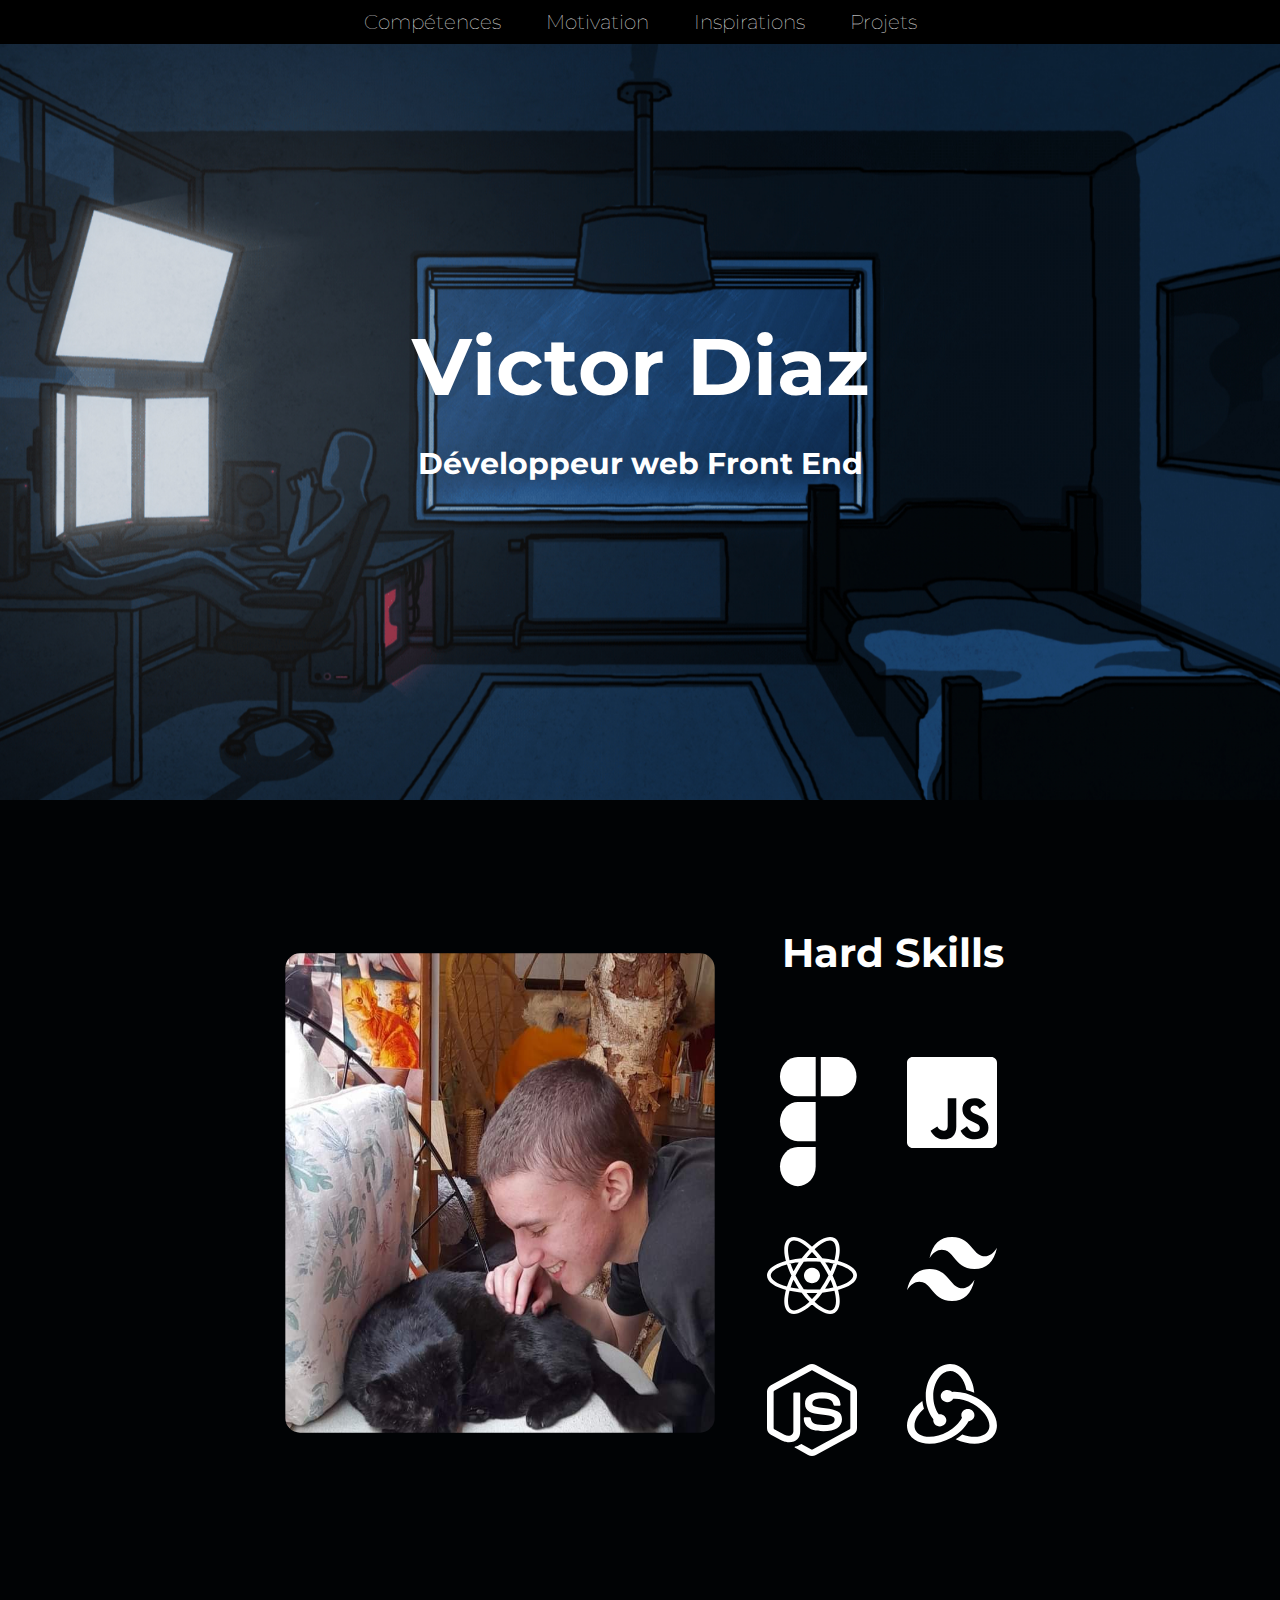
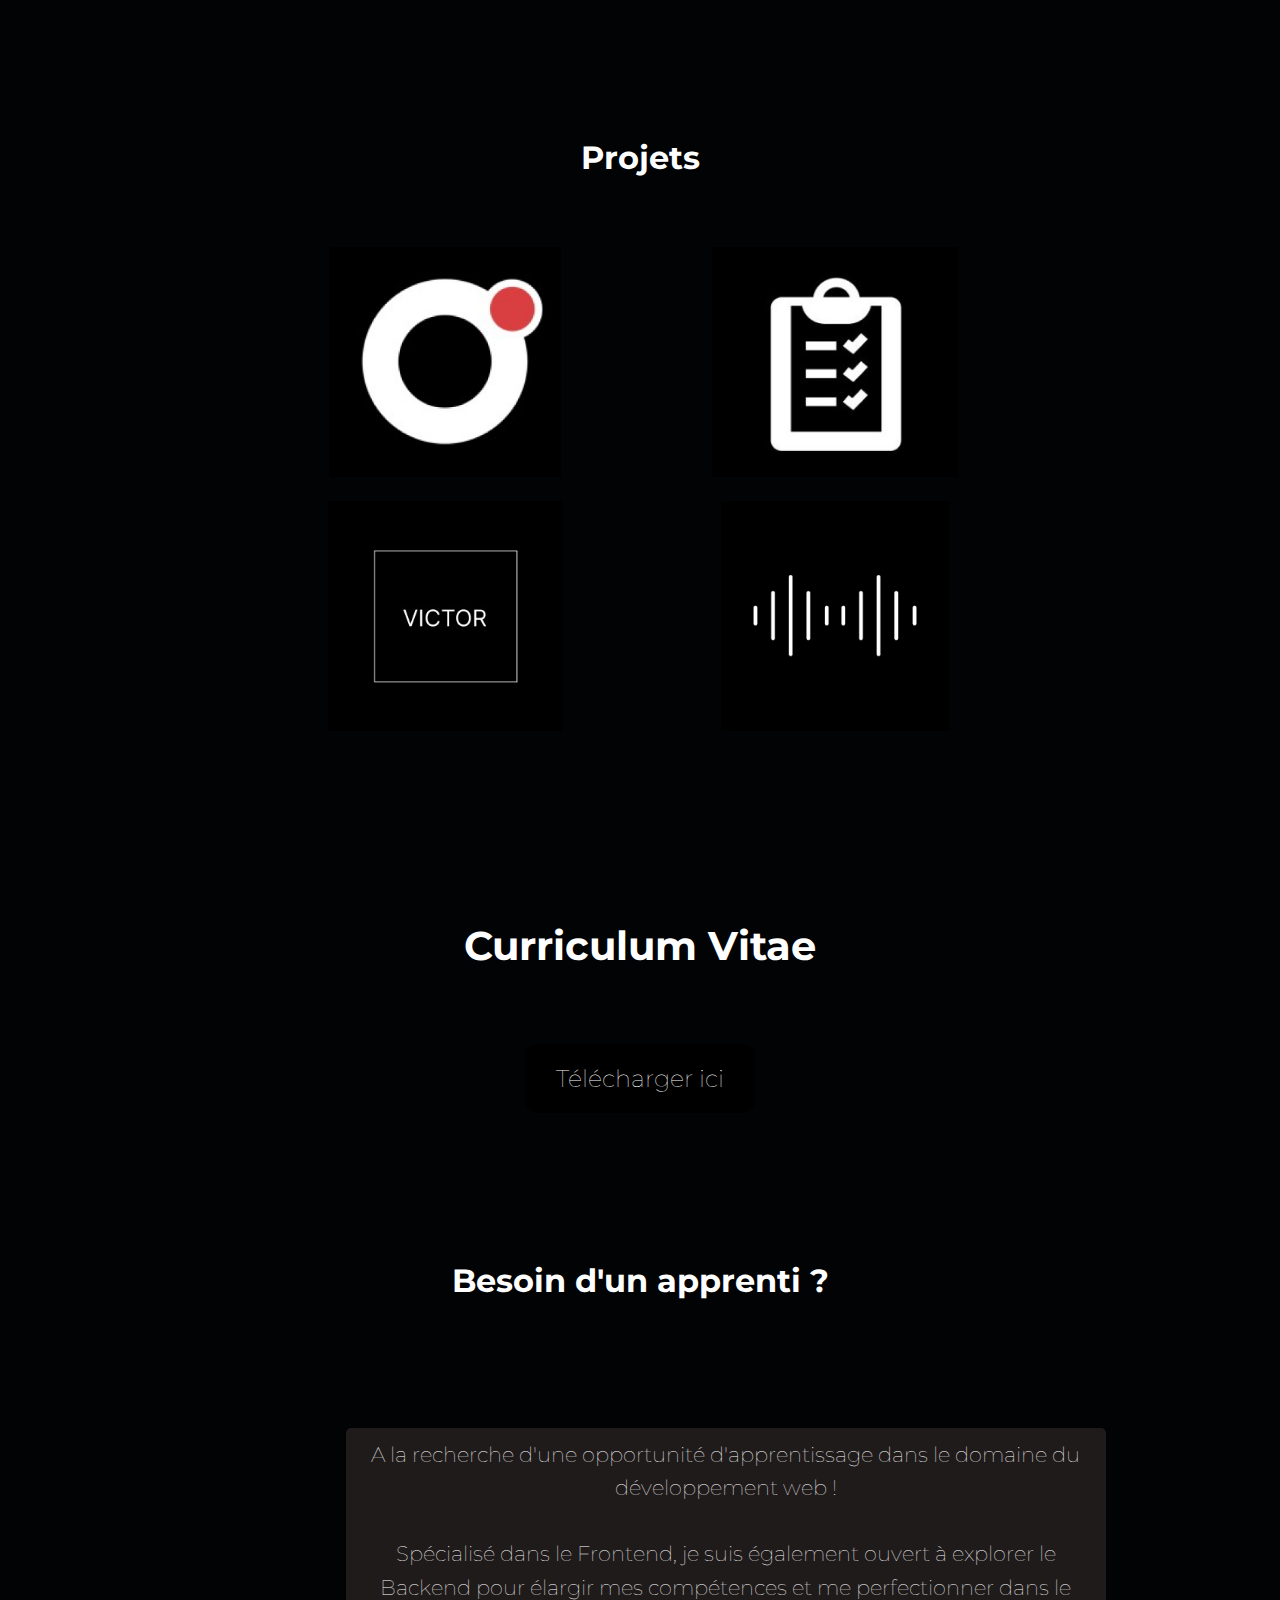
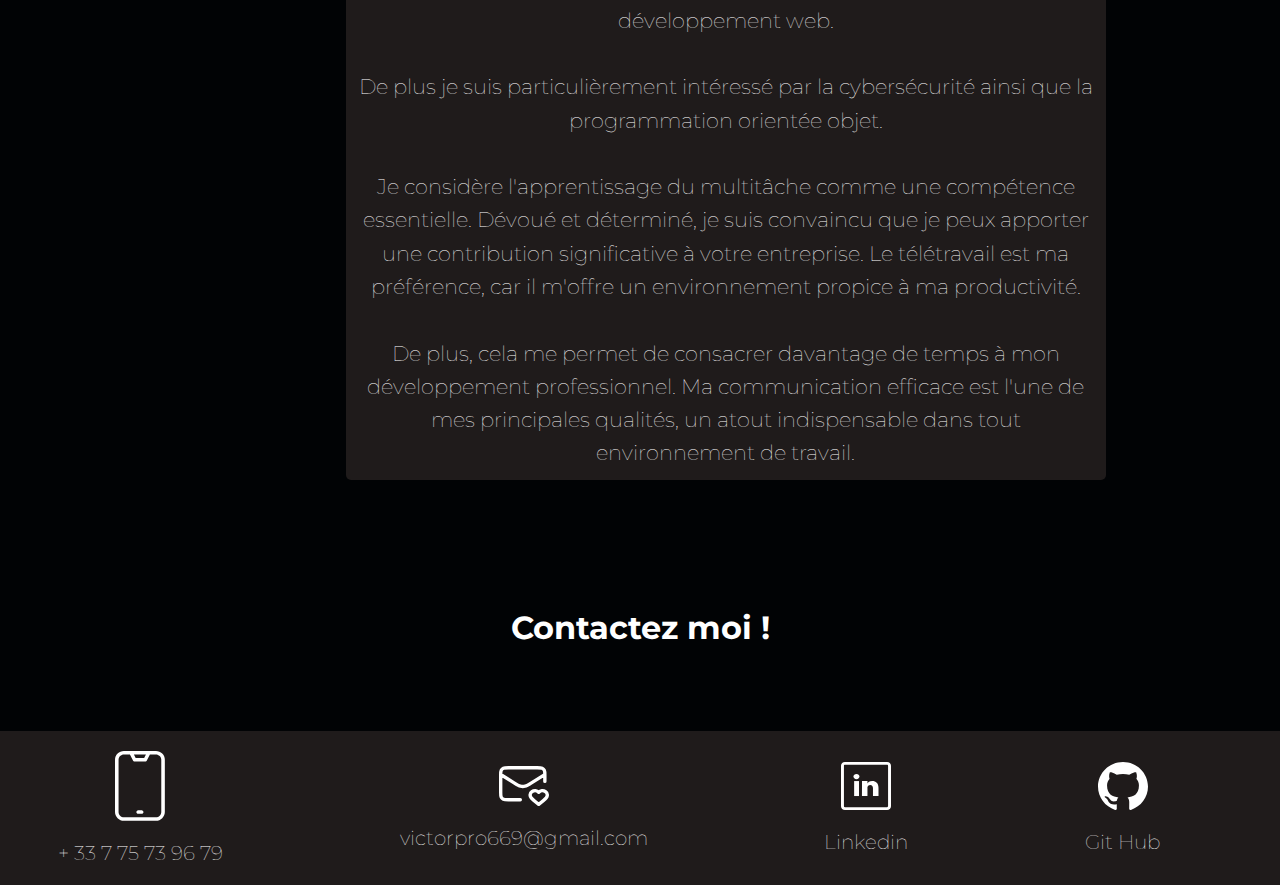
==== index.html @ 2a29cfdf "Portfolio Victor refait !" ====
<!DOCTYPE html>
<html lang="fr">
<head>
    <meta charset="UTF-8">
    <meta name="viewport" content="width=device-width, initial-scale=1.0">
    <link rel="stylesheet" href="index.css">
    <link rel="icon" href="images/icons8-employee-50.png">
    <link rel="preconnect" href="https://fonts.googleapis.com">
    <link rel="preconnect" href="https://fonts.gstatic.com" crossorigin>
    <link href="https://fonts.googleapis.com/css2?family=Montserrat:ital,wght@0,100;1,100&display=swap" rel="stylesheet">

    <title>Portfolio Victor</title>
</head>
<body>

    
    <header class="header">
        <div class="title">
        <h1 class="header_title">Victor Diaz</h1>
        <h2 class="header_title_2">Développeur web Front End</h2>
        </div>

        <nav class="header_nav">
            <a href="Pages_compétences/competences.html">Compétences</a>
            <a href="Page_motivations/motivation.html">Motivation</a>
            <a href="Page_inspirations/inspirations.html">Inspirations</a>
            <a href="Pages_projets/projets.html">Projets</a>
        </nav>
    </header>

    <main class="main_hard_skills">
        <div class="left">
            <img class="image_hard_skills" src="images/images/photo_profil.jpg" alt="No face">
        </div>
        <div class="right">
            <h1 class="title_hard_skills">Hard Skills</h1>
            <div class="skills_list">
                <img src="images/Logo/Figma.svg" alt="Figma">
                <img src="images/Logo/JS.svg" alt="Javascript">
                <img src="images/Logo/React.svg" alt="React">
                <img src="images/Logo/TailWind.svg" alt="Tailwind">
                <img src="images/Logo/Node.svg" alt="Node">
                <img src="images/Logo/Redux.svg" alt="Redux">
            </div>
        </div>
    </main>
    

     <main class="main_projets">
        <div class="projets_list">
            <h1 class="title_projets">Projets</h1>
            <div class="projects_images">
                <div class="project_item">
                    <img src="images/images/O'clock.jpg" alt="O'clock">
                    <div class="project_title_overlay">Projet O'clock</div>
                </div>
                <div class="project_item">
                    <img src="images/images/TodoList.jpg" alt="Todo List">
                    <div class="project_title_overlay">Todo List Javascript</div>
                </div>
                <div class="project_item">
                    <img src="images/images/Portfolio.jpg" alt="Portfolio">
                    <div class="project_title_overlay">Portfolio web</div>
                </div>
                <div class="project_item">
                    <img src="images/images/Daftpunk.jpg" alt="Lecteur de musique">
                    <div class="project_title_overlay">Lecteur de musique Daft Punk</div>
                </div>
            </div>
        </div>
    </main>
    
    <main class="cv">
        <h1 class="cv_title">Curriculum Vitae</h1>
        <a href="images/CV Diaz Victor.pdf" download="nom_du_cv.pdf" class="download_button">Télécharger ici</a>
    </main>
    
    <main class="apprenti">
        <h2 class="learning_opportunity_title">Besoin d'un apprenti ?</h2>
            <div class="learning_opportunity">
                <p class="learning_opportunity_text">
                A la recherche d'une opportunité d'apprentissage dans le domaine du développement web !<br><br>
                Spécialisé dans le Frontend, je suis également ouvert à explorer le Backend pour élargir mes compétences et me perfectionner dans le développement web. <br><br>
                De plus je suis particulièrement intéressé par la cybersécurité ainsi que la programmation orientée objet. <br><br>
                Je considère l'apprentissage du multitâche comme une compétence essentielle. Dévoué et déterminé, je suis convaincu que je peux apporter une contribution significative à votre entreprise. Le télétravail est ma préférence, car il m'offre un environnement propice à ma productivité. <br><br>
                De plus, cela me permet de consacrer davantage de temps à mon développement professionnel. Ma communication efficace est l'une de mes principales qualités, un atout indispensable dans tout environnement de travail.
                </p>
    </div>

    </main>

    <h1 class="contact_title">Contactez moi !</h1>
<footer>
    <div class="contact_footer">
        <div class="contact_item">
            <img src="images/Logo/smartphone.svg" alt="Phone">
            <p class="contact_text">+ 33 7 75 73 96 79</p>
        </div>
        <div class="contact_item">
            <img src="images/Logo/Email.svg" alt="Email">
            <p class="contact_text">victorpro669@gmail.com</p>
        </div>
        <div class="contact_item">
            <img src="images/Logo/Linkedin.svg" alt="Linkedin">
            <a class="contact_text" href="https://www.linkedin.com/in/victordiazpro/" target="_blank">Linkedin</a>
        </div>
        <div class="contact_item">
            <img src="images/Logo/github.svg" alt="Git hub">
            <a class="contact_text" href="https://github.com/VictorLuigi27" target="_blank">Git Hub</a>
        </div>
    </div>
</footer>

    
    
</body>
</html>
---- index.css ----
* {
    margin: 0;
    padding: 0;
    box-sizing: border-box;
}

body {
    background-color: #010305;
    font-family: "Montserrat", sans-serif;
    font-optical-sizing: auto;
    font-weight: 100;
    font-style: normal;
}

/* Header */

.header {
    width: 100%;
    height: 800px;
    background-image: url(images/images/Love\ Rain\ 1.jpg);
    background-size: cover;
    background-position: center;
    display: flex;
    align-items: center;
    justify-content: center;
    color: white;
    text-align: center;
}

.header_title {
    font-size: 80px;
    margin-bottom: 30px;
}

.header_title_2 {
    font-size: 30px;
}

nav {
    background-color: #000000;
    opacity: 5;
    text-align: center;
    font-size: 20px;
    padding: 10px 0;
    position: fixed;
    width: 100%;
    top: 0;
    z-index: 1000;
}

nav a {
    color: #fff;
    text-decoration: none;
    padding: 10px 20px;
}

nav a:hover {
    background-color: #141313;
}



/* Main Hard Skills */

.main_hard_skills {
    display: flex;
    justify-content: center; 
    align-items: flex-start; 
    max-width: 800px; 
    margin: 0 auto; 
    padding: 20px; 
    padding-top: 10%;
}

.left {
    flex: 2; 
}

.right {
    flex: 1; 
    text-align: left; 
}

.title_hard_skills {
    color: #fff;
    font-size: 40px;
    margin-left: 15px;
}

.skills_list {
    margin-top: 80px; 
    margin-right: 30%;
    display: grid;
    grid-template-columns: repeat(2, 1fr); 
    gap: 50px; 
}

.skills_list img {
    width: 90px;
    height: auto; 
}

.image_hard_skills {
    width: 480px;
    height: 530px; 
    border-radius: 40px;
    padding: 5%;
}


/* Main Projets */


.main_projets {
    max-width: 800px; /* Largeur maximale du contenu */
    margin: 0 auto; /* Centrer le contenu horizontalement */
    padding: 20px; /* Espacement intérieur */
    padding-top: 20%;
    text-align: center; /* Centrer le texte */
    color: white;
}

.title_projets {
    margin-top: 0; /* Supprimer la marge supérieure du titre */
}

.projects_images {
    display: grid;
    grid-template-columns: repeat(2, 1fr); /* Deux colonnes de largeur égale */
    gap: 20px; /* Espacement entre les images */
    justify-items: center; /* Centrer les éléments horizontalement dans la grille */
    margin-top: 70px; /* Espacement entre le titre et les images */
}

.projects_images img {
    max-width: 100%; 
    height: auto; 
    max-height: 230px;
} 


.project_item {
    position: relative; /* Position relative pour le conteneur */
    overflow: hidden; /* Masquer le dépassement du titre */
}

.project_title_overlay {
    position: absolute; /* Position absolue pour le titre */
    bottom: 0; /* Aligner le titre en bas */
    left: 0; /* Aligner le titre à gauche */
    right: 0; /* Aligner le titre à droite */
    background-color: rgba(0, 0, 0, 0.7); /* Fond semi-transparent */
    color: white; /* Couleur du texte */
    padding: 10px; /* Espacement intérieur */
    text-align: center; /* Centrer le texte */
    opacity: 0; /* Masquer initialement le titre */
    transition: opacity 0.3s ease-in-out; /* Transition pour l'animation */
}

.project_item:hover .project_title_overlay {
    opacity: 1;
}


/* Main CV */


.cv {
    max-width: 800px;
    margin: 0 auto;
    padding: 20px;
    padding-top: 13%;
    text-align: center;
}

.cv_title {
    color: white;
    font-size: 2.5em;
    margin-bottom: 20px;
    padding-bottom: 7%;
}

.download_button {
    display: inline-block;
    padding: 20px 30px;
    background-color: #000000;
    color: white;
    text-decoration: none;
    border: none;
    border-radius: 10px;
    font-size: 1.5em;
    cursor: pointer;
    transition: background-color 0.3s ease;
}

.download_button:hover {
    background-color: #ffffff;
    color: #000000;
}

/* Main Apprentissage */

.learning_opportunity {
    background-color: #1f1b1b; /* Gris clair pour l'encadré */
    border-radius: 5px;
    padding: 10px;
    text-align: left; /* Alignement du texte à gauche */
    margin-top: 10%;
    max-width: 760px;
    margin-left: 27%;
}

.learning_opportunity_title {
    margin-top: 10%;
    text-align: center;
    color: #ffffff;
    font-size: 2em;
}

.learning_opportunity_text {
    color: #ffffff; /* Couleur du texte */
    line-height: 1.6; /* Hauteur de ligne pour une meilleure lisibilité */
    font-size: 1.3em;
    text-align: center;
}

/* Footer */

.contact_title {
    text-align: center;
    margin-bottom: 20px; /* Espace sous le titre */
    color: white;
    padding-top: 10%;
    padding-bottom: 5%;
}

footer {
    padding: 20px;
    text-align: center;
    max-width: 100%; /* Largeur maximale de l'encadré */
    margin: 0 auto; /* Centrer l'encadré horizontalement */
    background-color: #1f1b1b; /* Couleur de fond pour l'encadré */
}

.contact_footer {
    display: flex;
    justify-content: center;
    align-items: center;
    gap: 15%; /* Espace entre les éléments principaux */
    color: white;
    margin-right: 5%;
}

.contact_item {
    display: flex;
    flex-direction: column;
    align-items: center;
    gap: 20px; /* Espace entre l'icône et le texte */
}

.contact_footer p, 
.contact_footer img, 
.contact_footer a {
    margin: 0; /* Supprimer les marges par défaut */
    color: white; /* Couleur du texte et des liens */
    text-decoration: none;
}

.contact_footer img {
    width: 50px; /* Largeur des icônes */
    height: auto; /* Hauteur automatique pour maintenir les proportions */
}

.contact_text {
    font-size: 20px;
}
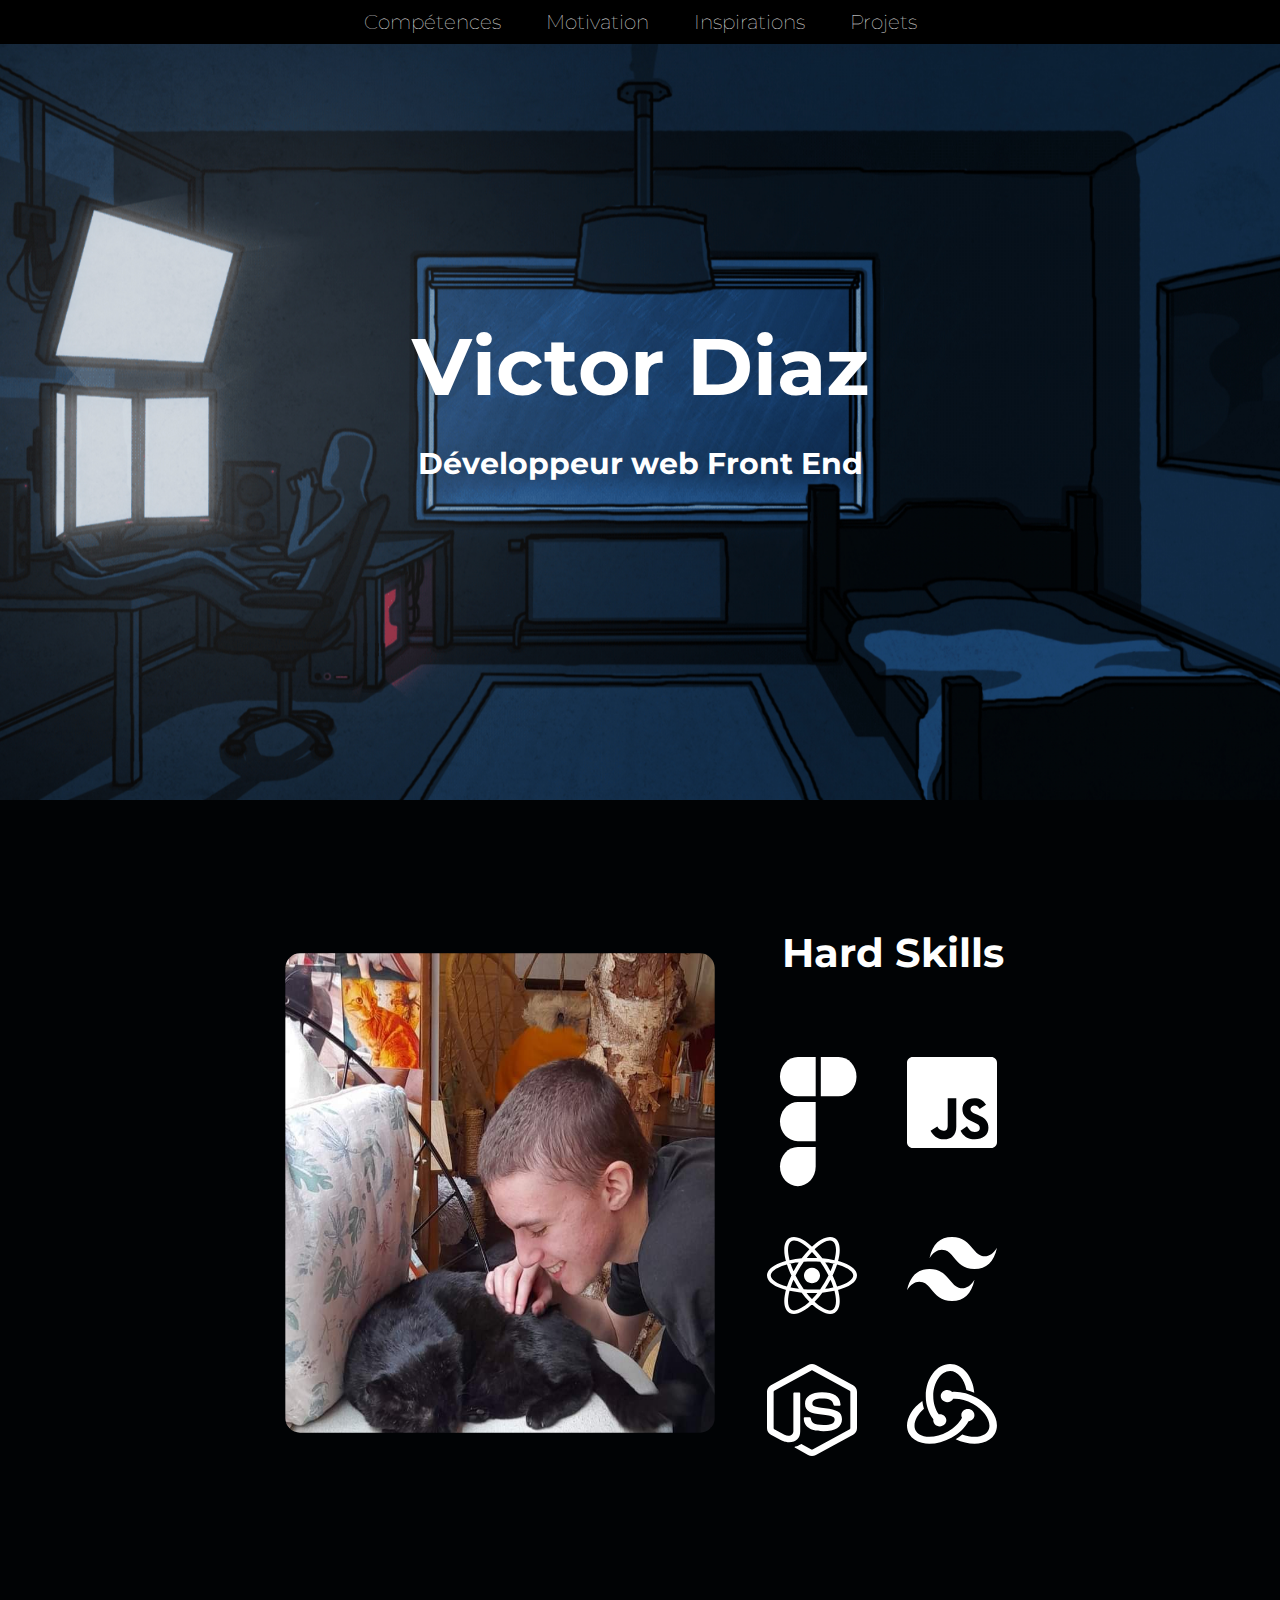
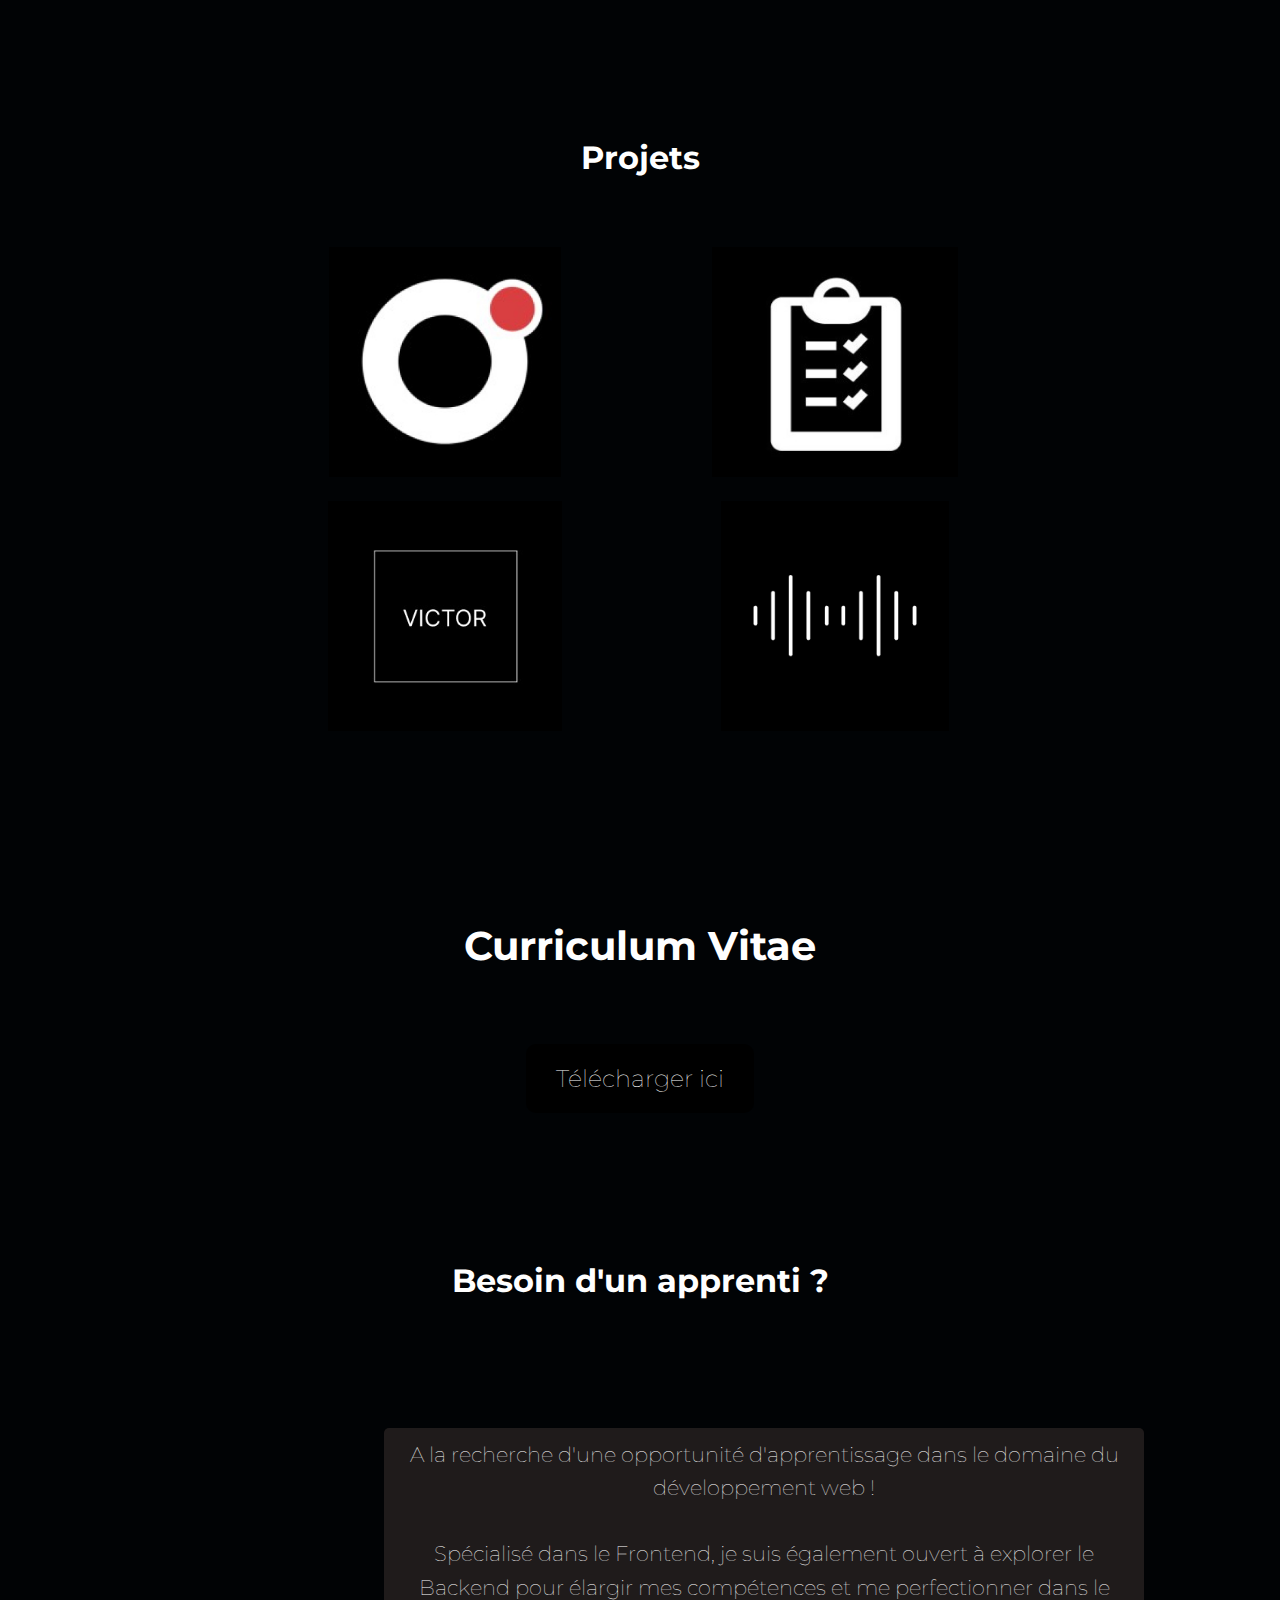
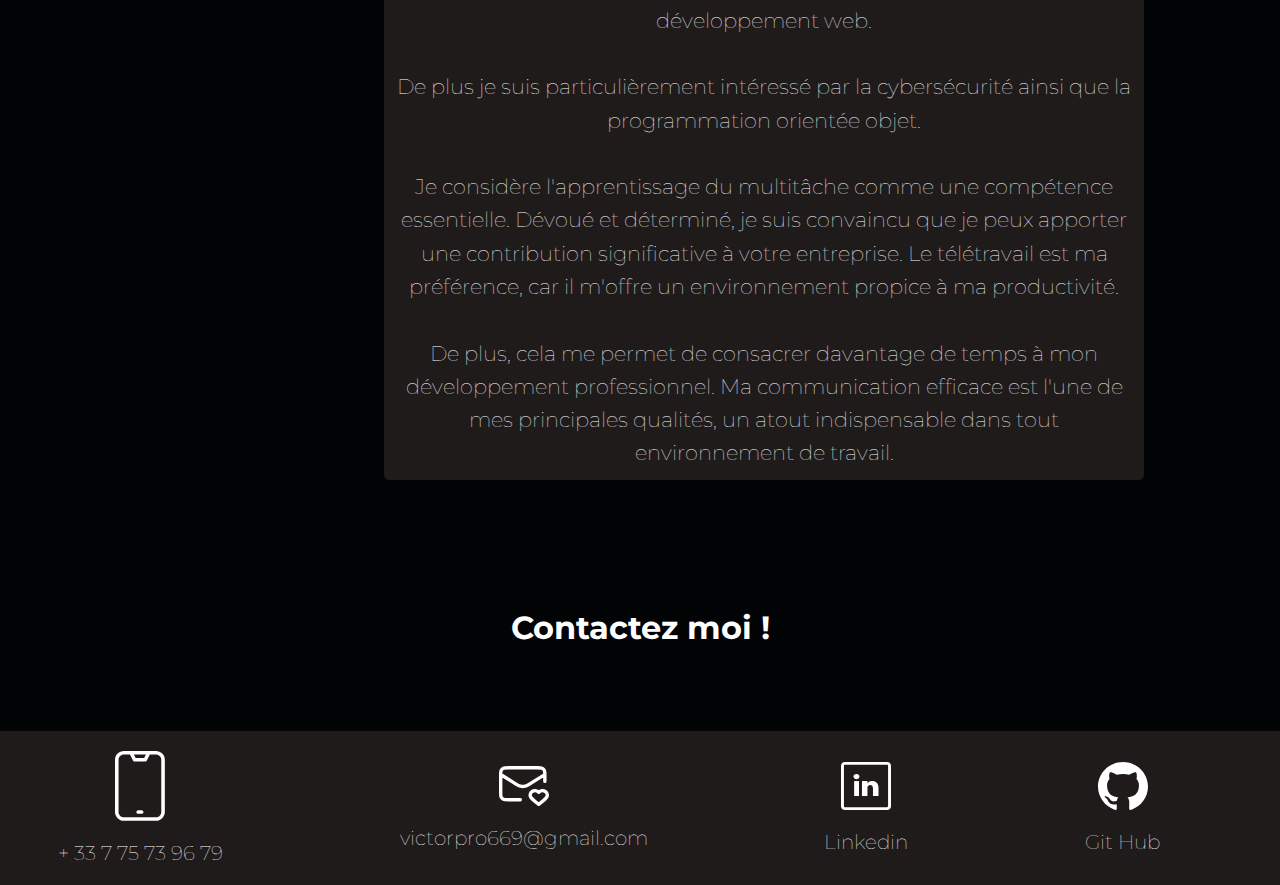
==== commit 73a2fc7a: "Modif Project and Hardskills" ====
--- a/index.html
+++ b/index.html
@@ -35,40 +35,60 @@
         <div class="right">
             <h1 class="title_hard_skills">Hard Skills</h1>
             <div class="skills_list">
-                <img src="images/Logo/Figma.svg" alt="Figma">
-                <img src="images/Logo/JS.svg" alt="Javascript">
-                <img src="images/Logo/React.svg" alt="React">
-                <img src="images/Logo/TailWind.svg" alt="Tailwind">
-                <img src="images/Logo/Node.svg" alt="Node">
-                <img src="images/Logo/Redux.svg" alt="Redux">
+                <div class="skill_item">
+                    <img src="images/Logo/Figma.svg" alt="Figma">
+                    <p>Figma</p>
+                </div>
+                <div class="skill_item">
+                    <img src="images/Logo/JS.svg" alt="Javascript">
+                    <p>JavaScript</p>
+                </div>
+                <div class="skill_item">
+                    <img src="images/Logo/React.svg" alt="React">
+                    <p>React</p>
+                </div>
+                <div class="skill_item">
+                    <img src="images/Logo/TailWind.svg" alt="Tailwind">
+                    <p>Tailwind</p>
+                </div>
+                <div class="skill_item">
+                    <img src="images/Logo/Node.svg" alt="Node">
+                    <p>Node</p>
+                </div>
+                <div class="skill_item">
+                    <img src="images/Logo/Redux.svg" alt="Redux">
+                    <p>Redux</p>
+                </div>
             </div>
         </div>
     </main>
     
+    
 
-     <main class="main_projets">
+    <main class="main_projets">
         <div class="projets_list">
             <h1 class="title_projets">Projets</h1>
             <div class="projects_images">
-                <div class="project_item">
+                <a href="https://victorluigi27.github.io/Portfolio-Victor/" class="project_item">
                     <img src="images/images/O'clock.jpg" alt="O'clock">
-                    <div class="project_title_overlay">Projet O'clock</div>
-                </div>
-                <div class="project_item">
+                    <div class="project_title_overlay">Portfolio web</div>
+                </a>
+                <a href="https://example.com/todolist" class="project_item">
                     <img src="images/images/TodoList.jpg" alt="Todo List">
-                    <div class="project_title_overlay">Todo List Javascript</div>
-                </div>
-                <div class="project_item">
+                    <div class="project_title_overlay">O'Play</div>
+                </a>
+                <a href="https://github.com/VictorLuigi27/Todo-List-avec-React" class="project_item">
                     <img src="images/images/Portfolio.jpg" alt="Portfolio">
-                    <div class="project_title_overlay">Portfolio web</div>
-                </div>
-                <div class="project_item">
+                    <div class="project_title_overlay">TodoList React.js</div>
+                </a>
+                <a href="https://victorluigi27.github.io/Devine-le-mot-/" class="project_item">
                     <img src="images/images/Daftpunk.jpg" alt="Lecteur de musique">
-                    <div class="project_title_overlay">Lecteur de musique Daft Punk</div>
-                </div>
+                    <div class="project_title_overlay">Devine le mot!</div>
+                </a>
             </div>
         </div>
     </main>
+    
     
     <main class="cv">
         <h1 class="cv_title">Curriculum Vitae</h1>
--- a/index.css
+++ b/index.css
@@ -105,6 +105,33 @@
     height: 530px; 
     border-radius: 40px;
     padding: 5%;
+}
+
+.skill_item {
+    position: relative;
+    display: flex;
+    flex-direction: column;
+    align-items: center;
+    text-align: center;
+}
+
+.skill_item img {
+    width: 90px;
+    height: auto; 
+}
+
+.skill_item p {
+    margin-top: 10px; /* Espace entre l'image et le texte */
+    font-size: 16px;
+    color: #fff;
+    opacity: 0;
+    transition: opacity 0.3s ease-in-out;
+    position: absolute;
+    bottom: -25px; /* Ajustez cette valeur selon vos besoins */
+}
+
+.skill_item:hover p {
+    opacity: 1;
 }
 
 
@@ -207,7 +234,7 @@
     text-align: left; /* Alignement du texte à gauche */
     margin-top: 10%;
     max-width: 760px;
-    margin-left: 27%;
+    margin-left: 30%;
 }
 
 .learning_opportunity_title {
